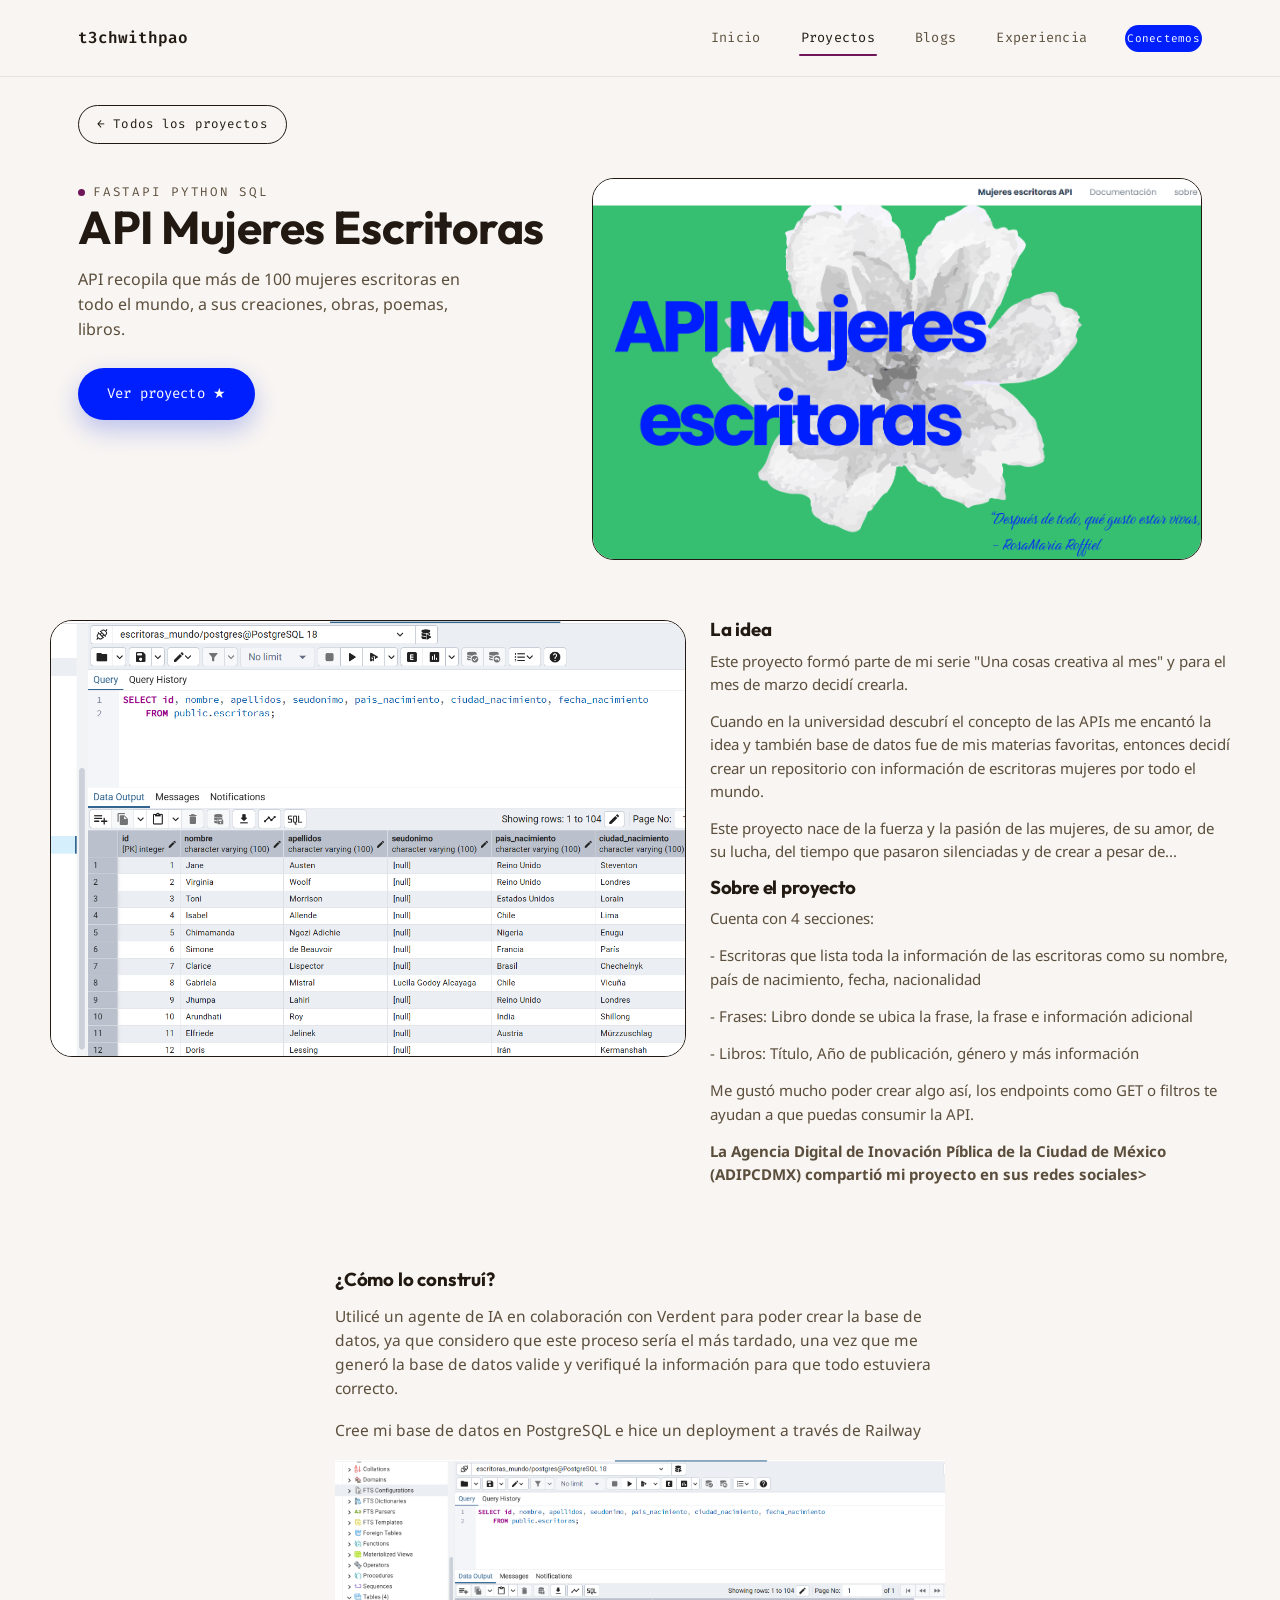
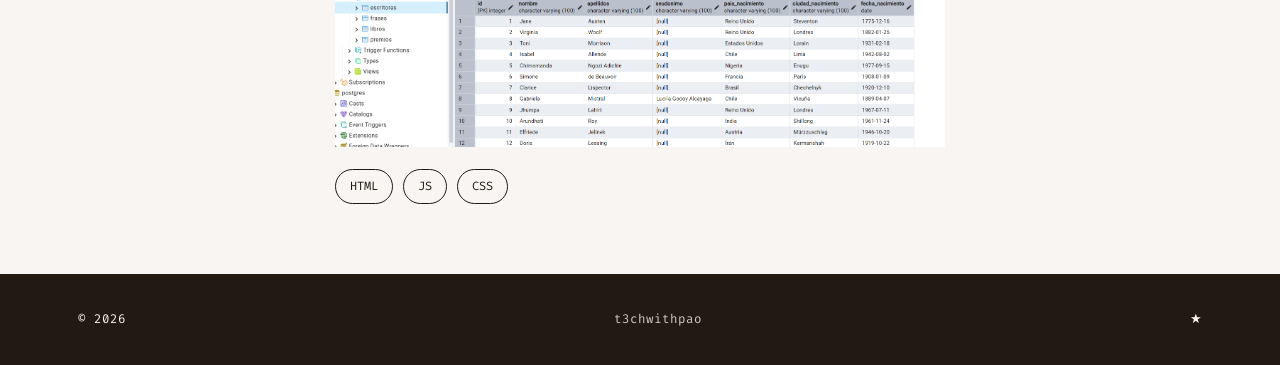
==== proyecto-detalle-api.html @ 1814ebc5 "Initial commit, uploading all files" ====
<!DOCTYPE html>
<html lang="es">
<head>
<meta charset="UTF-8">
<meta name="viewport" content="width=device-width, initial-scale=1.0">
<title>API Mujeres Escritoras</title>
<link rel="stylesheet" href="styles.css">
<link rel="icon" href="assets/star.png" type="image/png">

</head>
<body>

<nav class="nav">
  <div class="container nav-inner">
    <a href="index.html" class="brand">t3chwithpao</a>
    <ul class="nav-links">
      <li><a href="index.html">Inicio</a></li>
      <li><a href="proyectos.html" class="active">Proyectos</a></li>
      <li><a href="blogs.html">Blogs</a></li>
      <li><a href="experiencia.html">Experiencia</a></li>
      <li><a href="index.html#contacto" class="nav-cta">Conectemos</a></li>
    </ul>
    <button class="nav-toggle" aria-label="Abrir menú">
      <span></span><span></span><span></span>
    </button>
  </div>
</nav>

<div class="container" style="padding-top:28px;">
  <a href="proyectos.html" class="btn btn-outline btn-sm" style="border-color:var(--ink);">← Todos los proyectos</a>
</div>

<section class="container detail-hero" style="padding-top:34px;">
  <div>
    <span class="eyebrow">FASTAPI PYTHON SQL</span>
    <h1>API Mujeres Escritoras</h1>
    <p style="margin-top:16px;color:var(--ink-soft);max-width:46ch;">
      API recopila que más de 100 mujeres escritoras en todo el mundo, a sus creaciones, obras, poemas, libros.
    </p>

<a href="https://t3chwithpao.my.canva.site/mujeres-escritoras-api/" target="_blank" rel="noopener noreferrer" class="btn btn-primary">Ver proyecto ★</a>  </div>
  <div class="detail-media-main"><img src="assets/api_portada.png"></div>
</section>

<section class="container detail-media-row">
  <div class="media-lg"><img src="assets/api-basededatos.png"></div>
  <div class="side-copy">
    <h3 style="margin-bottom:10px;">La idea</h3>
    <p>Este proyecto formó parte de mi serie "Una cosas creativa al mes" y para el mes de marzo decidí crearla.</p>
    <p>Cuando en la universidad descubrí el concepto de las APIs me encantó la idea y también base de datos fue de mis materias favoritas, entonces decidí crear un repositorio con información de escritoras mujeres por todo el mundo.</p>
    <p>Este proyecto nace de la fuerza y la pasión de las mujeres, de su amor, de su lucha, del tiempo que pasaron silenciadas y de crear a pesar de...</p>
    <h3 style="margin-bottom:10px;">Sobre el proyecto</h3>
    <p>Cuenta con 4 secciones:</p>
    <p> - Escritoras que lista toda la información de las escritoras como su nombre, país de nacimiento, fecha, nacionalidad</p>
    <p> - Frases: Libro donde se ubica la frase, la frase e información adicional</p>
    <p> - Libros: Título, Año de publicación, género y más información</p>
    <p>Me gustó mucho poder crear algo así, los endpoints como GET o filtros te ayudan a que puedas consumir la API.</p>
    <p><strong>La Agencia Digital de Inovación Píblica de la Ciudad de México (ADIPCDMX) compartió mi proyecto en sus redes sociales></strong></p>
</div>
</section>

<section class="container detail-body">
  <h3 style="margin-bottom:14px;">¿Cómo lo construí?</h3>
  <p>Utilicé un agente de IA en colaboración con Verdent para poder crear la base de datos, ya que considero que este proceso sería el más tardado, una vez que me generó la base de datos valide y verifiqué la información para que todo estuviera correcto.</p>
  <p>Cree mi base de datos en PostgreSQL e hice un deployment a través de Railway</p>
  <div class="media-lg"><img src="assets/api-basededatos.png"></div>
  <div class="tag-row">
    <span class="tag-pill">HTML</span>
    <span class="tag-pill">JS</span>
    <span class="tag-pill">CSS</span>

  </div>
  
  </div>
</section>

<footer>
  <div class="container footer-inner">
    <p>© 2026 </p>
    <a href="index.html">t3chwithpao</a>
    <p> ★</p>
  </div>
</footer>

<script src="script.js"></script>
</body>
</html>
---- styles.css ----
@import url('https://fonts.googleapis.com/css2?family=Fira+Code:wght@400;500;600;700&family=Noto+Sans:ital,wght@0,400;0,500;0,600;0,700;1,400&family=Outfit:wght@400;500;600;700;800&display=swap');
:root{
  --cream: #F8f5f2;
  --cream-2: #F8f5f2;
  --ink: #221A12;
  --ink-soft: #5B4E3C;
  --purple: #6E1657;
  --purple-deep: #4B0E3B;
  --lavender: #E7C9E0;
  --lavender-soft: rgba(231,201,224,.78);
  --blue: #001fff;
  --blue-ink: #101A5C;
  --blue-pale: #b5d7f3;
  --blue-pale-2: #6ebde7;
  --maroon: #7c1e0f;
  --lime: #c7e930;
  --lime-ink: #2B3300;
  --star: #221A12;


 --display: 'Outfit', system-ui, sans-serif;
  --body: 'Noto Sans', system-ui, sans-serif;
  --mono: 'Fira Code', ui-monospace, monospace;

  --radius: 22px;
  --radius-sm: 12px;
  --container: 1180px;
  --nav-h: 76px;
}

*,*::before,*::after{ box-sizing:border-box; }
html{ scroll-behavior:smooth; }
body{
  margin:0;
  background:var(--cream);
  color:var(--ink);
  font-family:var(--body);
  font-size:16px;
  line-height:1.55;
  -webkit-font-smoothing:antialiased;
}
img{ max-width:100%; display:block; }
a{ color:inherit; text-decoration:none; }
ul{ margin:0; padding:0; list-style:none; }
h1,h2,h3,h4{ font-family:var(--display); margin:0; line-height:1.05; letter-spacing:-0.01em; }
p{ margin:0; }
.container{ width:100%; max-width:var(--container); margin:0 auto; padding:0 28px; }
section{ position:relative; }

::selection{ background:var(--lime); color:var(--lime-ink); }

:focus-visible{
  outline:3px solid var(--blue);
  outline-offset:3px;
  border-radius:4px;
}

@media (prefers-reduced-motion: reduce){
  *{ animation-duration:0.001ms !important; animation-iteration-count:1 !important; transition-duration:0.001ms !important; scroll-behavior:auto !important; }
}

/* ---------- eyebrow / label ---------- */
.eyebrow{
  font-family:var(--mono);
  font-size:12.5px;
  letter-spacing:.14em;
  text-transform:uppercase;
  color:var(--ink-soft);
  display:inline-flex;
  align-items:center;
  gap:8px;
}
.eyebrow::before{
  content:"";
  width:7px; height:7px;
  border-radius:50%;
  background:var(--purple);
  display:inline-block;
}

/* ---------- nav ---------- */
.nav{
  position:sticky; top:0; z-index:100;
  background:var(--cream);
  backdrop-filter:blur(10px);
  border-bottom:1px solid rgba(34,26,18,.08);
}
.nav-inner{
  height:var(--nav-h);
  display:flex; align-items:center; justify-content:space-between;
}
.brand{
  font-family:var(--mono);
  font-weight:600;
  font-size:16px;
  display:flex; align-items:center; gap:8px;
}
.brand .dot{ color:var(--purple); }
.nav-links{
  display:flex; align-items:center; gap:36px;
  font-family:var(--mono);
  font-size:13.5px;
  letter-spacing:.02em;
}
.nav-links a{
  position:relative;
  padding:6px 2px;
  color:var(--ink-soft);
  transition:color .2s ease;
}
.nav-links a:hover, .nav-links a.active{ color:var(--ink); }
.nav-links a.active::after{
  content:"";
  position:absolute; left:0; right:0; bottom:-4px;
  height:2px; background:var(--purple);
  border-radius:2px;
}
.nav-cta{
  background:var(--blue);
  color:#fff !important;
  font-family:var(--mono);
  font-size:11px;
  padding:25px 60px 10px;
  border-radius:300px;

  transition:transform .18s ease, box-shadow .18s ease;
}
.nav-cta:hover{ transform:translateY(-1px); box-shadow:0 8px 18px rgba(36,64,224,.35); }

.nav-toggle{
  display:none;
  background:none; border:none; cursor:pointer;
  width:40px; height:40px;
  flex-direction:column; align-items:center; justify-content:center; gap:5px;
}
.nav-toggle span{
  width:22px; height:2px; background:var(--ink); border-radius:2px;
  transition:transform .25s ease, opacity .25s ease;
}
.nav-toggle.open span:nth-child(1){ transform:translateY(7px) rotate(45deg); }
.nav-toggle.open span:nth-child(2){ opacity:0; }
.nav-toggle.open span:nth-child(3){ transform:translateY(-7px) rotate(-45deg); }

/* ---------- buttons ---------- */
.btn{
  display:inline-flex; align-items:center; justify-content:center; gap:8px;
  font-family:var(--mono);
  font-size:14px;
  letter-spacing:.01em;
  padding:14px 28px;
  border-radius:999px;
  border:1.5px solid transparent;
  cursor:pointer;
  transition:transform .18s ease, box-shadow .18s ease, background .18s ease, color .18s ease;
}
.btn-primary{ background:var(--blue); color:#fff; box-shadow:0 10px 24px rgba(36,64,224,.28); }
.btn-primary:hover{ transform:translateY(-2px); box-shadow:0 14px 30px rgba(36,64,224,.4); }
.btn-outline{ background:transparent; border-color:currentColor; }
.btn-outline:hover{ background:var(--ink); color:var(--cream); }
.btn-light{ background:#fff; color:var(--purple-deep); }
.btn-light:hover{ transform:translateY(-2px); box-shadow:0 12px 26px rgba(0,0,0,.18); }
.btn-sm{ padding:9px 18px; font-size:12.5px; }

/* BOTÓN AZUL CON EFECTO RESPLANDOR (GLOW) */
.btn-glow-blue {
  background-color: var(--blue, #2563eb); /* Fondo azul por defecto */
  color: #ffffff !important;               /* Texto blanco */
  border: 1px solid var(--blue, #2563eb);   /* Borde del mismo color */
  box-shadow: 0 0 0 0 rgba(37, 99, 235, 0); /* Sin brillo inicial */
  transition: box-shadow 0.3s ease, transform 0.2s ease, background-color 0.3s ease;
}

/* Efecto Hover: Resplandor (Glow) alrededor del botón */
.btn-glow-blue:hover {
  background-color: var(--blue, #2563eb); /* Mantiene el fondo azul */
  color: #ffffff !important;
  /* El box-shadow crea el halo/brillo suave respetando la forma y curvatura del botón */
  box-shadow: 0 0 16px rgba(37, 99, 235, 0.65), 0 0 8px rgba(255, 255, 255, 0.3);
  transform: translateY(-1px); /* Elevación sutil al pasar el cursor */
}

.btn-glow-blue:active {
  transform: translateY(0);
  box-shadow: 0 0 8px rgba(37, 99, 235, 0.5);
}

/* ---------- star motif ---------- */
.star{
  display:inline-block;
  width:34px; height:34px;
  color:var(--star);
}
.star svg{ width:100%; height:100%; }

/* =========================================================
   HERO
   ========================================================= */
.hero{
  padding:76px 0 64px;
  overflow:hidden;
}
.hero-inner{
  display:grid;
  grid-template-columns:1fr 1.15fr;
  gap:56px;
  align-items:center;
}
.hero-photo-wrap{ position:relative; justify-self:start; }
.hero-photo{
  width:350px; 
  height:350px;
  border-radius:10%;
  overflow:hidden;
}
.hero-photo img{ width: 100%;
  height: 100%;
  object-fit: cover;
  display: block; }
.hero-star{
  position:absolute; bottom:80px; right:17px;
  background:var(--cream);
}
.hero-copy .eyebrow{ margin-bottom:18px; }
.hero h1{
  font-size:clamp(40px,6vw,68px);
  font-weight:700;
}
.hero h1 .accent{ color:var(--purple); }
.hero-role{
  font-family:var(--mono);
  font-size:14px;
  color:var(--ink-soft);
  margin-top:14px;
}
.hero-desc{
  margin-top:18px;
  max-width:52ch;
  color:var(--ink-soft);
  font-size:16.5px;
}
.hero-actions{
  margin-top:32px;
  display:flex; align-items:center; gap:20px; flex-wrap:wrap;
}
.hero-social{
  display:flex; gap:14px;
  font-family:var(--mono);
  font-size:13px;
}
.hero-social a{
  width:38px; height:38px;
  border:1.5px solid var(--ink);
  background: var(--ink);
  color: #F8f5f2;
  border-radius:50%;
  display:flex; align-items:center; justify-content:center;
  transition:background .18s ease, color .18s ease, transform .18s ease;
}
.hero-social a:hover{ background:var(--ink); color:var(--cream); transform:translateY(-2px); }

.hero-dots{
  margin-top:44px;
  display:flex; gap:10px;
}
.hero-dots span{ width:8px; height:8px; border-radius:50%; background:var(--ink); opacity:.18; }
.hero-dots span:first-child{ opacity:.9; width:22px; border-radius:5px; }

/* =========================================================
   SOBRE MI
   ========================================================= */
.about{
  background:var(--purple);
  color:var(--lavender);
  padding:88px 0 96px;
  margin-top:8px;
}
.about-inner{
  display:grid;
  grid-template-columns:1fr 1fr;
  gap:64px;
  align-items:start;
}
.about h2{
  color:#fff;
  font-size:clamp(34px,4.5vw,52px);
  margin-bottom:26px;
}
.about-text p{
  color:var(--lavender-soft);
  margin-bottom:16px;
  font-size:15.5px;
}
.about-stats{
  margin-top:30px;
  display:grid;
  grid-template-columns:repeat(3,auto);
  gap:28px;
}
.about-stats div strong{
  display:block;
  font-family:var(--display);
  font-size:30px;
  color:#fff;
}
.about-stats div span{
  font-family:var(--mono);
  font-size:11.5px;
  color:var(--lavender-soft);
  letter-spacing:.04em;
}
.about-visual{
  position:relative;
  border-radius:var(--radius);
  aspect-ratio: 1 / 1;
  background:linear-gradient(160deg,#8B2373,#4B0E3B);
  min-height:360px;
  border:1px solid rgba(255,255,255,.18);
  overflow:hidden;
  display:flex; align-items:flex-end;
  padding:1px;
}
.about-visual .tag{
  font-family:var(--mono);
  font-size:12px;
  background:rgba(255,255,255,.12);
  color:#fff;
  padding:8px 14px;
  border-radius:999px;
  border:1px solid rgba(255,255,255,.25);
}
.about-visual::before{
  content:"</>";
  position:absolute; top:22px; right:26px;
  font-family:var(--mono);
  font-size:14px;
  color:rgba(255,255,255,.5);
}
.about-star{ position:absolute; top:-14px; left:-2px; color:#fff; }

/* =========================================================
   SKILLS TICKER (signature element)
   ========================================================= */
.ticker{
  background:var(--lime);
  color:var(--lime-ink);
  overflow:hidden;
  border-top:2px solid var(--ink);
  border-bottom:2px solid var(--ink);
}
.ticker-track{
  display:flex;
  width:max-content;
  animation:scroll-left 32s linear infinite;
}
.ticker:hover .ticker-track{ animation-play-state:paused; }
.ticker-set{
  display:flex; align-items:center;
  padding:16px 0;
}
.ticker-set span{
  font-family:var(--mono);
  font-size:16px;
  font-weight:600;
  white-space:nowrap;
  padding:0 26px;
  border-right:1.5px solid rgba(43,51,0,.35);
}
@keyframes scroll-left{
  from{ transform:translateX(0); }
  to{ transform:translateX(-50%); }
}

/* =========================================================
   SECTION HEADERS / GENERIC
   ========================================================= */
.section{ padding:96px 0; }
.section-head{
  display:flex;
  justify-content:space-between;
  align-items:flex-end;
  gap:24px;
  margin-bottom:48px;
  flex-wrap:wrap;
}
.section-head h2{
  font-size:clamp(30px,4vw,44px);
  margin-top:10px;
}
.section-head p{
  max-width:40ch;
  color:var(--ink-soft);
  font-size:15px;
}

/* =========================================================
   OTRO ESTILO PROYECTOS CUADROS DE COLORES
   ========================================================= */

.projects-grid-section {
  width: 100%;
  padding: 0;
  margin: 0;
  background-color: transparent;
}

/* Grilla continua de 3 columnas sin separación entre tarjetas */
.projects-editorial-grid {
  display: grid;
  grid-template-columns: repeat(3, 1fr); /* 3 columnas iguales */
  gap: 0;                               /* Sin espacio entre bloques */
  width: 100%;
}

/* Reducción a 2 o 1 columna en pantallas pequeñas */
@media (max-width: 900px) {
  .projects-editorial-grid {
    grid-template-columns: repeat(2, 1fr);
  }
}

@media (max-width: 600px) {
  .projects-editorial-grid {
    grid-template-columns: 1fr;
  }
}

/* Tarjeta Cuadrada Perfecta (Bordes rectos sin curvatura) */
.card-editorial {
  aspect-ratio: 1 / 1;          /* Fuerza formato 100% cuadrado */
  display: flex;
  flex-direction: column;
  justify-content: space-between;
  padding: 32px 24px 24px 24px;
  box-sizing: border-box;
  position: relative;
  border-radius: 0 !important;  /* Esquinas totalmente rectas */
  transition: opacity 0.2s ease;
}

.card-editorial:hover {
  opacity: 0.92;
}

/* Área de Imagen/Video Flotante en el Centro-Alto */
.card-media-editorial {
  width: 55%;
  height: 50%;
  margin: 0 auto;
  display: flex;
  align-items: center;
  justify-content: center;
  overflow: hidden;
  box-shadow: 0 4px 15px rgba(0, 0, 0, 0.08); */
}

.card-media-editorial img,
.card-media-editorial video {
  width: 100%;
  height: 100%;
  object-fit: cover;
  display: block;
}

/* Cuerpo del texto en la parte inferior */
.card-editorial-body {
  display: flex;
  flex-direction: column;
  gap: 4px;
  margin-top: auto;
}

.card-meta {
  display: flex;
  justify-content: space-between;
  font-family: var(--mono, monospace);
  font-size: 11px;
  text-transform: uppercase;
  letter-spacing: 0.05em;
  color: var(--blue);
}

.card-title {
  font-size: 19px;
  font-weight: 500;
  color: var(--blue);
    margin: 4px 0 2px 0;
  line-height: 1.2;
}

.card-desc {
  font-family: var(--body, sans-serif);
  font-size: 12px;
  line-height: 1.3;
  color: var(--blue);
    display: -webkit-box;
  -webkit-line-clamp: 2;
  -webkit-box-orient: vertical;
  overflow: hidden;
  margin-bottom: 8px;
}

/* Link estilo minimalista "MORE INFO +" */
.card-editorial-link {
  font-family: var(--mono, monospace);
  font-size: 11px;
  text-transform: uppercase;
  letter-spacing: 0.08em;
  color: var(--blue);
  text-decoration: none;
  display: inline-flex;
  align-items: center;
  justify-content: space-between;
  width: 100%;
  margin-top: 4px;
  border-top: 1px solid rgba(0, 0, 0, 0.1);
  padding-top: 8px;
}

.card-editorial-link span {
  font-size: 14px;
}

/* PALETA DE COLORES PASTEL / VINTAGE (Réplica exacta de la imagen) */
.card-bg-yellow     { background-color: var(--cream); }
.card-bg-lightblue  { background-color: var(--cream); }
.card-bg-sage       { background-color: var(--cream); }
.card-bg-mauve      { background-color: var(--cream); }
.card-bg-stone      { background-color: var(--cream); }
.card-bg-medblue    { background-color: var(--cream); }
.card-bg-sand       { background-color: var(--cream); }
.card-bg-terracotta { background-color: var(--cream); }
.card-bg-warmbeige  { background-color: var(--cream); }


/* =========================================================
   PROJECTS HERO SECTION
   ========================================================= */
.projects-hero-section {
  background-color:var(--blue);
  padding: 80px ;
  text-align: center;
}


.projects-hero-title {
  font-family: var(--mono);
  font-size: clamp(48px, 8vw, 96px);
  font-weight: 800;
  color:white;
  display: flex;
  align-items: center;
  justify-content: center;
  gap: 50px;
  flex-wrap: wrap;
  margin: 0;
}


.inline-square-img {
  width: clamp(110px, 13vw, 180px);
  height: clamp(110px, 913vw, 180px);
  aspect-ratio: 1 / 1;
  object-fit: fill; 
  transform: rotate(-5deg);
  display: inline-block;
    justify-content: center;


}

/* =========================================================
   CONTACT
   ========================================================= */
.contact{
  background:var(--blue-pale);
  padding:90px 0 84px;
  text-align:center;
}
.contact h2{
  font-size:clamp(38px,6vw,64px);
  color:var(--maroon);
}
.contact-sub{
  margin:16px auto 0;
  max-width:44ch;
  color:var(--blue-ink);
  font-size:15.5px;
}
.contact-email{
  display:inline-block;
  margin-top:30px;
  background:#fff;
  border:1.5px solid var(--ink);
  border-radius:999px;
  padding:14px 26px;
  font-family:var(--mono);
  font-size:14px;
  transition:transform .18s ease, box-shadow .18s ease;
}
.contact-email:hover{ transform:translateY(-2px); box-shadow:0 10px 22px rgba(16,26,92,.18); }
.contact-social{
  margin-top:34px;
  display:flex; justify-content:center; gap:16px;
}
.contact-social a{
  width:44px; height:44px;
  border-radius:50%;
  background:#fff;
  border:1.5px solid var(--ink);
  display:flex; align-items:center; justify-content:center;
  transition:background .18s ease, color .18s ease, transform .18s ease;
}
.contact-social a:hover{ background:var(--blue-ink); color:#fff; transform:translateY(-2px); }

/* =========================================================
   FOOTER
   ========================================================= */
footer{
  background:var(--ink);
  color:var(--cream-2);
  padding:36px 0;
}
.footer-inner{
  display:flex; justify-content:space-between; align-items:center;
  font-family:var(--mono);
  font-size:12.5px;
  flex-wrap:wrap; gap:12px;
}
.footer-inner a{ color:var(--cream-2); opacity:.8; }
.footer-inner a:hover{ opacity:1; }

/* =========================================================
   PAGE HEADER (interior pages)
   ========================================================= */
.page-head{
  padding:64px 0 10px;
}
.page-head .eyebrow{ margin-bottom:16px; }
.page-head h1{
  font-size:clamp(38px,6vw,60px);
}
.page-head p{
  margin-top:16px;
  max-width:52ch;
  color:var(--ink-soft);
}

/* =========================================================
   PROJECT / BLOG DETAIL
   ========================================================= */
.detail-hero{
  display:grid;
  grid-template-columns:1fr 1.3fr;
  gap:44px;
  align-items:start;
  padding-bottom:60px;
}
.detail-hero h1{ font-size:clamp(30px,4.5vw,46px); }
.detail-meta{
  margin-top:20px;
  display:flex; flex-direction:column; gap:8px;
  font-family:var(--mono);
  font-size:13px;
  color:var(--ink-soft);
}
.detail-hero .btn{ margin-top:26px; }
.detail-media-main{
  aspect-ratio:16/10;
  background:linear-gradient(150deg,var(--cream-2),#D9CBAA);
  border-radius:var(--radius);
  border:1.5px solid var(--ink);
  overflow: hidden;
}
.detail-media-main img{
  width: 100%;
  height: 100%;
  object-fit: cover; 
  display: block;

}
.detail-media-row{
  display:grid;
  grid-template-columns:1.1fr .9fr;
  gap:24px;
  padding:0 0 70px;
}
.detail-media-row .media-lg{
  aspect-ratio:16/11;
  background:linear-gradient(150deg,#D9CBAA,var(--cream-2));
  border-radius:var(--radius);
  border:1.5px solid var(--ink);
  overflow: hidden;
}
.detail-media-row .media-lg img {
  width: 100%;
  height: 100%;
  object-fit: cover; 
  display: block;
}
.detail-media-row .side-copy p{
  color:var(--ink-soft);
  font-size:15px;
  margin-bottom:14px;
}
.detail-body{
  max-width:74ch;
  padding-bottom:70px;
}
.detail-body p{
  color:var(--ink-soft);
  margin-bottom:18px;
  font-size:15.5px;
}
.detail-body .drop-media{
  aspect-ratio:16/8;
  background:linear-gradient(150deg,var(--cream-2),#D9CBAA);
  border-radius:var(--radius);
  border:1.5px solid var(--ink);
  margin:34px 0;
}
.tag-row{
  display:flex; flex-wrap:wrap; gap:10px;
  margin-top:22px;
}
.tag-pill{
  font-family:var(--mono);
  font-size:12px;
  border:1.5px solid var(--ink);
  border-radius:999px;
  padding:7px 14px;
}
.author-row{
  display:flex; align-items:center; gap:14px;
  margin-top:34px;
  padding-top:26px;
  border-top:1px solid rgba(34,26,18,.14);
}
.author-avatar{
  width:46px; height:46px; border-radius:50%;
  background:linear-gradient(155deg,#E9DFC8,#D9CBAA);
  border:1.5px solid var(--ink);
}
.author-row .name{ font-weight:700; font-size:14px; }
.author-row .role{ font-family:var(--mono); font-size:12px; color:var(--ink-soft); }

/* =========================================================
   EXPERIENCIA TIMELINE
   ========================================================= */
.timeline{
  position:relative;
  max-width:820px;
  margin:0 auto;
  padding-bottom:40px;
}
.timeline::before{
  content:"";
  position:absolute; left:14px; top:8px; bottom:8px;
  width:2px;
  background:repeating-linear-gradient(to bottom, var(--ink) 0 6px, transparent 6px 12px);
}
.timeline-item{
  position:relative;
  padding-left:52px;
  margin-bottom:52px;
}
.timeline-item:last-child{ margin-bottom:0; }
.timeline-dot{
  position:absolute; left:0; top:4px;
  width:30px; height:30px;
  border-radius:50%;
  background:var(--lime);
  border:2px solid var(--ink);
  display:flex; align-items:center; justify-content:center;
  font-family:var(--mono);
  font-size:11px;
  font-weight:700;
}
.timeline-item .period{
  font-family:var(--mono);
  font-size:12px;
  color:var(--purple);
  letter-spacing:.04em;
}
.timeline-item h3{ font-size:22px; margin-top:8px; }
.timeline-item .org{ font-family:var(--mono); font-size:13px; color:var(--ink-soft); margin-top:4px; }
.timeline-item p{ margin-top:12px; color:var(--ink-soft); font-size:15px; max-width:60ch; }
.timeline-item .tag-row{ margin-top:14px; }

/* =========================================================
   RESPONSIVE
   ========================================================= */
@media (max-width: 980px){
  .hero-inner{ grid-template-columns:1fr; gap:40px; }
  .about-inner{ grid-template-columns:1fr; gap:40px; }
  .detail-hero{ grid-template-columns:1fr; }
  .detail-media-row{ grid-template-columns:1fr; }
  .card-grid{ grid-template-columns:repeat(2,1fr); }
}

@media (max-width: 760px){
  :root{ --nav-h:64px; }
  .nav-links{
    position:fixed; top:var(--nav-h); left:0; right:0;
    background:var(--cream);
    border-bottom:1px solid rgba(34,26,18,.1);
    flex-direction:column; align-items:flex-start;
    padding:22px 28px 28px;
    gap:20px;
    transform:translateY(-12px);
    opacity:0;
    pointer-events:none;
    transition:transform .22s ease, opacity .22s ease;
  }
  .nav-links.open{ transform:translateY(0); opacity:1; pointer-events:auto; }
  .nav-links a{ font-size:15px; }
  .nav-cta{ margin-top:6px; }
  .nav-toggle{ display:flex; }

  .hero{ padding:44px 0 48px; }
  .about{ padding:64px 0 70px; }
  .about-stats{ grid-template-columns:repeat(3,1fr); gap:16px; }
  .section{ padding:64px 0; }
  .card-grid{ grid-template-columns:1fr; }
  .contact{ padding:64px 0 60px; }
  .footer-inner{ flex-direction:column; text-align:center; }
}

@media (max-width: 480px){
  .hero-photo{ width:170px; height:170px; }
  .about-stats{ grid-template-columns:1fr 1fr; }
}



/* ---------- cards grid (blog/projects) ---------- */
.card-grid{
  display:grid;
  grid-template-columns:repeat(3,1fr);
  gap:26px;
}
.card{
  background:#fff;
  border:1.5px solid var(--ink);
  border-radius:var(--radius);
  overflow:hidden;
  display:flex; flex-direction:column;
  transition:transform .22s ease, box-shadow .22s ease;
}
.card:hover{ transform:translateY(-5px); box-shadow:0 16px 30px rgba(34,26,18,.14); }
.card-media{
  aspect-ratio:4/3;
  background:linear-gradient(150deg,var(--cream-2),#DDD3B8);
  position:relative;
  display:flex; align-items:center; justify-content:center;
}
.card-media span{
  font-family:var(--mono);
  font-size:11px;
  color:var(--ink-soft);
  opacity:.6;
}
.card-body{ padding:20px 22px 24px; flex:1; display:flex; flex-direction:column; gap:8px; }
.card-tag{
  font-family:var(--mono);
  font-size:11px;
  color:var(--purple);
  letter-spacing:.05em;
  text-transform:uppercase;
}
.card-body h3{ font-size:19px; }
.card-body p{ color:var(--ink-soft); font-size:14px; flex:1; }
.card-link{
  margin-top:6px;
  font-family:var(--mono);
  font-size:12.5px;
  display:inline-flex; align-items:center; gap:6px;
}
.card-link .arrow{ transition:transform .18s ease; }
.card:hover .card-link .arrow{ transform:translateX(4px); }


/* ==========================================================================
   SECCIÓN DE BLOGS & RESPONSIVIDAD (CSS)
   ========================================================================== */

/* Encabezados de sección con flexbox responsivo */
.section-head {
  display: flex;
  justify-content: space-between;
  align-items: flex-end;
  gap: 1.5rem;
  margin-bottom: 2rem;
}

/* Grid adaptable mediante CSS Grid Auto-fit */
.card-grid {
  display: grid;
  grid-template-columns: repeat(auto-fit, minmax(280px, 1xl));
  gap: 1.75rem;
  width: 100%;
}

/* Tarjeta contenedora con layout vertical flexible */
.card {
  display: flex;
  flex-direction: column;
  height: 100%;
  border-radius: 12px;
  overflow: hidden;
  background-color: var(--card-bg, #ffffff);
  border: 1px solid rgba(0, 0, 0, 0.08);
  transition: transform 0.3s ease, box-shadow 0.3s ease;
}

.card:hover {
  transform: translateY(-4px);
  box-shadow: 0 10px 20px rgba(0, 0, 0, 0.08);
}

/* Contenedor de imagen responsivo con ratio constante */
.card-media {
  position: relative;
  width: 100%;
  aspect-ratio: 16 / 9;
  background-color: #f1f3f5;
  display: flex;
  align-items: center;
  justify-content: center;
  color: #868e96;
  font-size: 0.9rem;
  overflow: hidden;
}

.card-media img {
  width: 100%;
  height: 100%;
  object-fit: cover;
}

/* Cuerpo de la tarjeta */
.card-body {
  padding: 1.5rem;
  display: flex;
  flex-direction: column;
  flex-grow: 1;
}

.card-tag {
  display: inline-block;
  align-self: flex-start;
  font-size: 0.75rem;
  font-weight: 600;
  text-transform: uppercase;
  letter-spacing: 0.05em;
  padding: 0.25rem 0.6rem;
  border-radius: 4px;
  background-color: rgba(37, 99, 235, 0.1);
  color: var(--blue, #2563eb);
  margin-bottom: 0.75rem;
}

.card-body h3 {
  font-size: 1.25rem;
  line-height: 1.35;
  margin-bottom: 0.5rem;
}

.card-body p {
  font-size: 0.95rem;
  line-height: 1.5;
  color: #555555;
  margin-bottom: 1.25rem;
  flex-grow: 1; /* Empuja el enlace al final para mantener alineación */
}

.card-link {
  margin-top: auto;
  font-weight: 600;
  text-decoration: none;
  color: var(--blue, #2563eb);
  display: inline-flex;
  align-items: center;
  gap: 0.4rem;
  transition: gap 0.2s ease;
}

.card-link:hover {
  gap: 0.6rem;
}

/* --------------------------------------------------------------------------
   MEDIA QUERIES (Ajustes por tamaño de pantalla)
   -------------------------------------------------------------------------- */

/* Tablets y móviles (máx 768px) */
@media (max-width: 768px) {
  .section-head {
    flex-direction: column;
    align-items: flex-start;
    gap: 1rem;
  }

  .section-head .btn {
    align-self: flex-start;
  }

  .card-grid {
    grid-template-columns: repeat(auto-fit, minmax(250px, 1fr));
    gap: 1.25rem;
  }

  .page-head h1 {
    font-size: 2rem;
  }
}

/* Pantallas pequeñas / Celulares (máx 480px) */
@media (max-width: 480px) {
  .card-grid {
    grid-template-columns: 1fr; /* Una sola columna en celulares */
  }

  .card-body {
    padding: 1.25rem;
  }

  .card-body h3 {
    font-size: 1.15rem;
  }
}
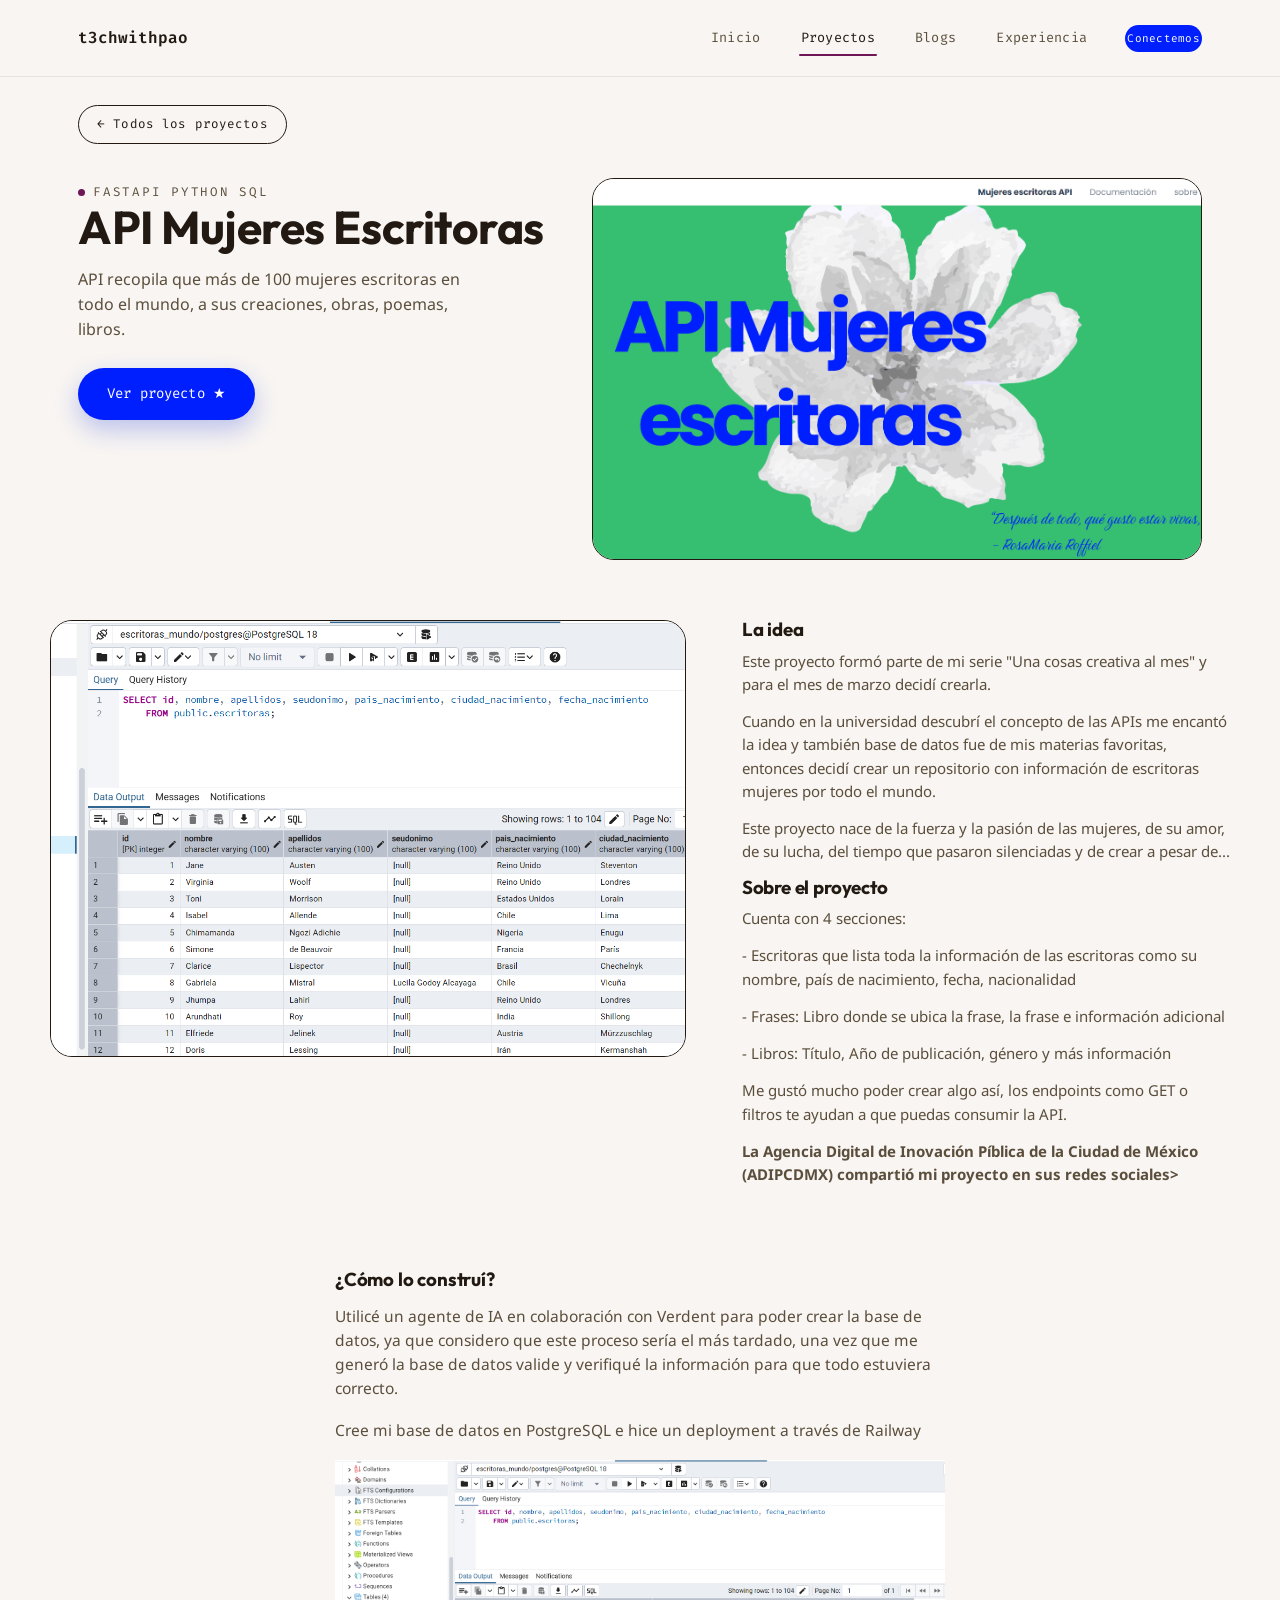
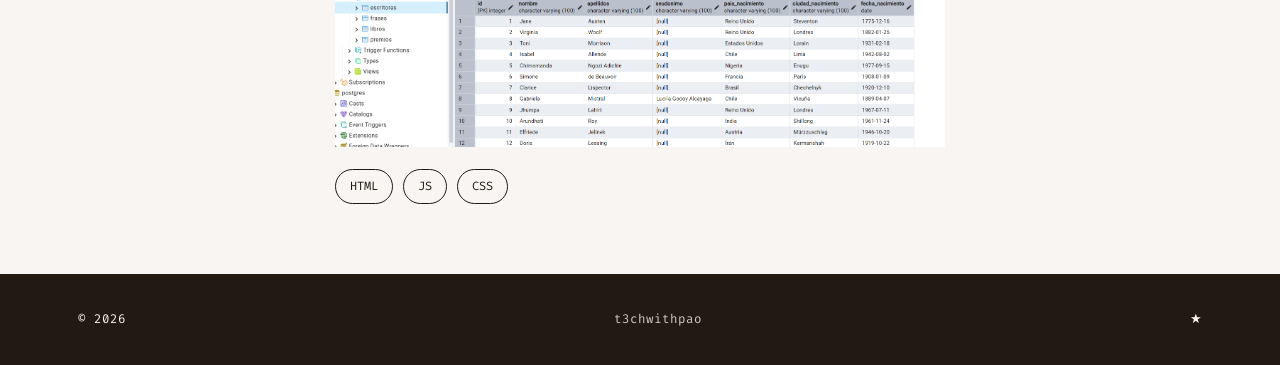
==== commit 920f81fa: "cambios en estructura de texto" ====
--- a/proyecto-detalle-api.html
+++ b/proyecto-detalle-api.html
@@ -45,11 +45,11 @@
 <section class="container detail-media-row">
   <div class="media-lg"><img src="assets/api-basededatos.png"></div>
   <div class="side-copy">
-    <h3 style="margin-bottom:10px;">La idea</h3>
+    <h3 style="margin-bottom:10px; padding-left: 32px;">La idea</h3>
     <p>Este proyecto formó parte de mi serie "Una cosas creativa al mes" y para el mes de marzo decidí crearla.</p>
     <p>Cuando en la universidad descubrí el concepto de las APIs me encantó la idea y también base de datos fue de mis materias favoritas, entonces decidí crear un repositorio con información de escritoras mujeres por todo el mundo.</p>
     <p>Este proyecto nace de la fuerza y la pasión de las mujeres, de su amor, de su lucha, del tiempo que pasaron silenciadas y de crear a pesar de...</p>
-    <h3 style="margin-bottom:10px;">Sobre el proyecto</h3>
+    <h3 style="margin-bottom:10px; padding-left: 32px;">Sobre el proyecto</h3>
     <p>Cuenta con 4 secciones:</p>
     <p> - Escritoras que lista toda la información de las escritoras como su nombre, país de nacimiento, fecha, nacionalidad</p>
     <p> - Frases: Libro donde se ubica la frase, la frase e información adicional</p>
--- a/styles.css
+++ b/styles.css
@@ -685,6 +685,7 @@
   grid-template-columns:1.1fr .9fr;
   gap:24px;
   padding:0 0 70px;
+  
 }
 .detail-media-row .media-lg{
   aspect-ratio:16/11;
@@ -703,6 +704,7 @@
   color:var(--ink-soft);
   font-size:15px;
   margin-bottom:14px;
+  padding-left: 32px;
 }
 .detail-body{
   max-width:74ch;
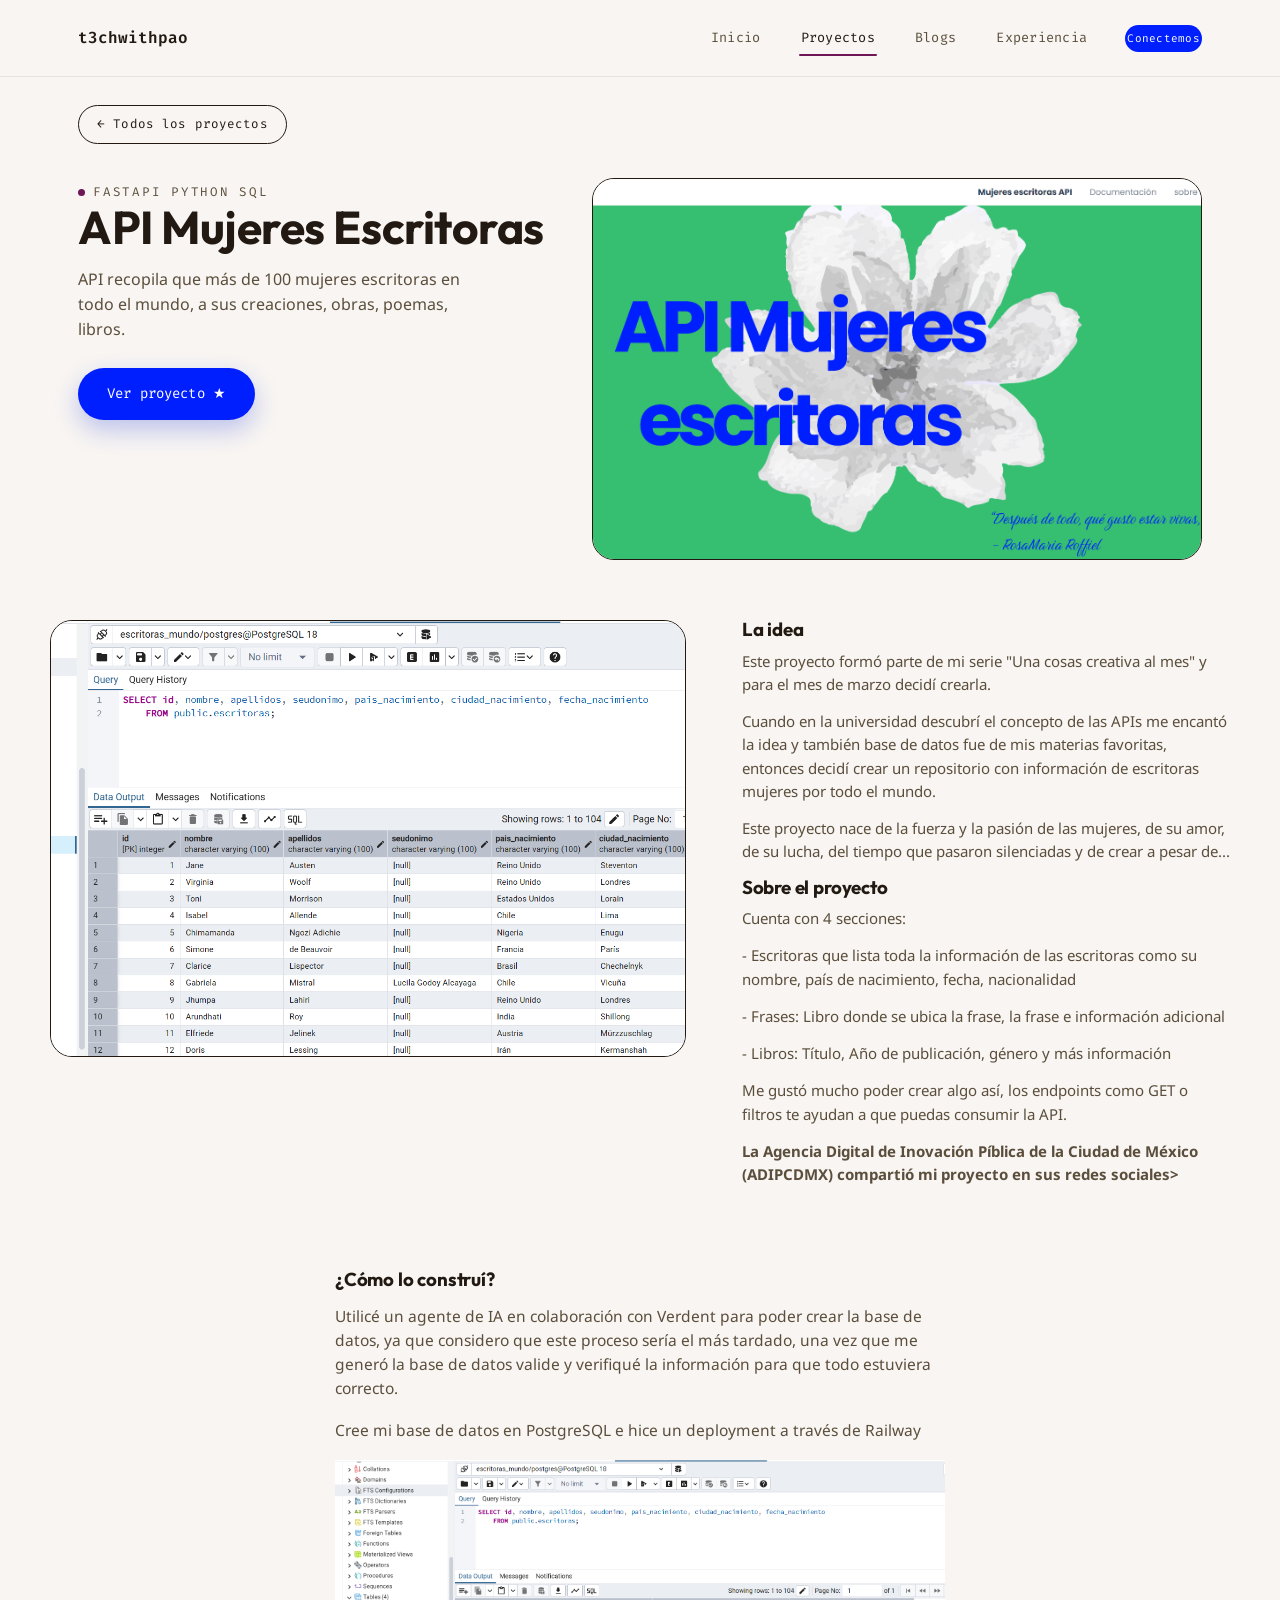
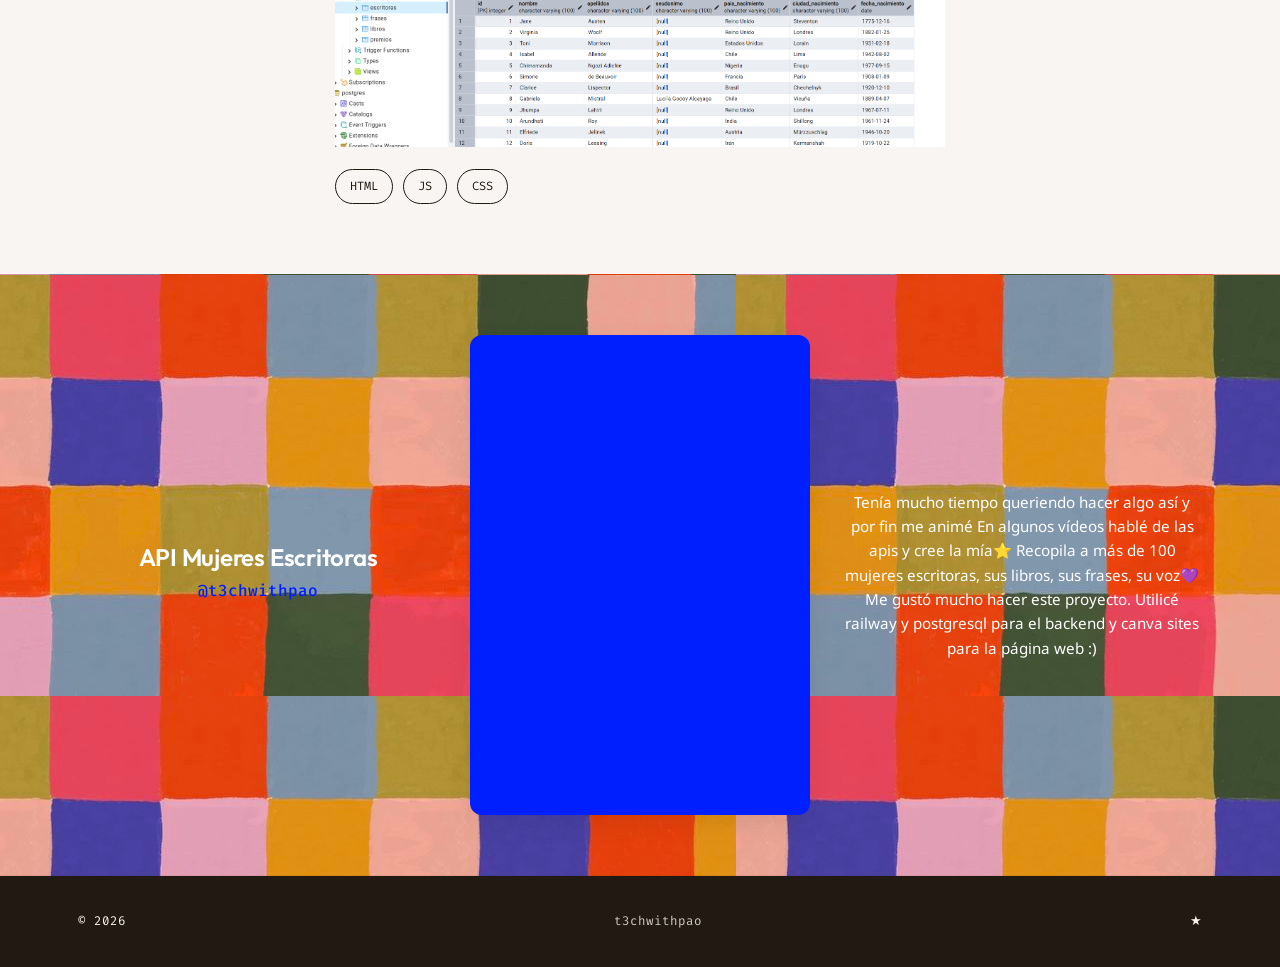
==== commit 7b08531f: "adding insta showcase section" ====
--- a/proyecto-detalle-api.html
+++ b/proyecto-detalle-api.html
@@ -74,6 +74,44 @@
   </div>
 </section>
 
+<!-- SECCIÓN INSTAGRAM REEL SHOWCASE -->
+<section class="ig-showcase-section">
+  <div class="container ig-showcase-grid">
+    
+    <div class="ig-col-title">
+      <h2>API Mujeres Escritoras</h2>
+      <a href="https://www.instagram.com/t3chwithpao/" target="_blank" rel="noopener noreferrer" class="ig-handle">
+        @t3chwithpao
+      </a>
+    </div>
+    <div class="ig-col-embed">
+  <iframe 
+    src="https://www.instagram.com/reel/DWjdpYaDSQW/embed" 
+    width="100%" 
+    height="480" 
+    frameborder="0" 
+    scrolling="no" 
+    allowtransparency="true"
+    allow="autoplay; clipboard-write; encrypted-media; picture-in-picture; web-share">
+  </iframe>
+</div>
+    <div class="ig-col-caption">
+      <p>
+        Tenía mucho tiempo queriendo hacer algo así y por fin me animé
+
+En algunos vídeos hablé de las apis y cree la mía⭐️
+
+Recopila a más de 100 mujeres escritoras, sus libros, sus frases, su voz💜
+
+Me gustó mucho hacer este proyecto. 
+
+Utilicé railway y postgresql para el backend y canva sites para la página web :)
+      </p>
+    </div>
+
+  </div>
+</section>
+
 <footer>
   <div class="container footer-inner">
     <p>© 2026 </p>
--- a/styles.css
+++ b/styles.css
@@ -648,7 +648,7 @@
 }
 
 /* =========================================================
-   PROJECT / BLOG DETAIL
+   PROJECTS DETAIL STYLES
    ========================================================= */
 .detail-hero{
   display:grid;
@@ -834,7 +834,86 @@
   .about-stats{ grid-template-columns:1fr 1fr; }
 }
 
-
+/* ---------- SECCIÓN INSTAGRAM SHOWCASE ---------- */
+
+.ig-showcase-section {
+  width: 100%;
+  padding: 60px 0;
+  /* Cambia este color de fondo según prefieras */
+  background-image: url("assets/fondo-insta3.jpeg"); 
+  border-top: 1px solid rgba(0, 0, 0, 0.05);
+  border-bottom: 1px solid rgba(0, 0, 0, 0.05);
+}
+
+/* Grilla de 3 columnas para Desktop */
+.ig-showcase-grid {
+  display: grid;
+  grid-template-columns: 1fr 340px 1fr;
+  gap: 32px;
+  align-items: center;
+}
+
+.ig-col-title {
+  text-align: center;
+}
+
+.ig-col-title h2 {
+  font-size: 1.5rem;
+  font-weight: 600;
+  margin-bottom: 8px;
+  color: white;
+}
+
+.ig-handle {
+  font-family: var(--mono, monospace);
+  font-size: 1rem;
+  color: var(--blue, #2563eb);
+  text-decoration: none;
+  font-weight: 500;
+}
+
+.ig-handle:hover {
+  text-decoration: underline;
+}
+
+/* Contenedor del Iframe */
+.ig-col-embed {
+  display: flex;
+  justify-content: center;
+  align-items: center;
+  width: 100%;
+}
+
+.ig-col-embed iframe {
+  border-radius: 12px;
+  box-shadow: 0 8px 24px rgba(0, 0, 0, 0.08);
+  background: #001fff;
+}
+
+.ig-col-caption {
+  text-align: center;
+  font-size: 0.95rem;
+  line-height: 1.6;
+  color: white;
+}
+
+/* Apilado vertical*/
+@media (max-width: 850px) {
+  .ig-showcase-grid {
+    grid-template-columns: 1fr;
+    gap: 24px;
+  }
+
+  .ig-col-embed {
+    max-width: 360px;
+    margin: 0 auto;
+  }
+
+  .ig-col-caption {
+    max-width: 40ch;
+    margin: 0 auto;
+  }
+}
 
 /* ---------- cards grid (blog/projects) ---------- */
 .card-grid{
